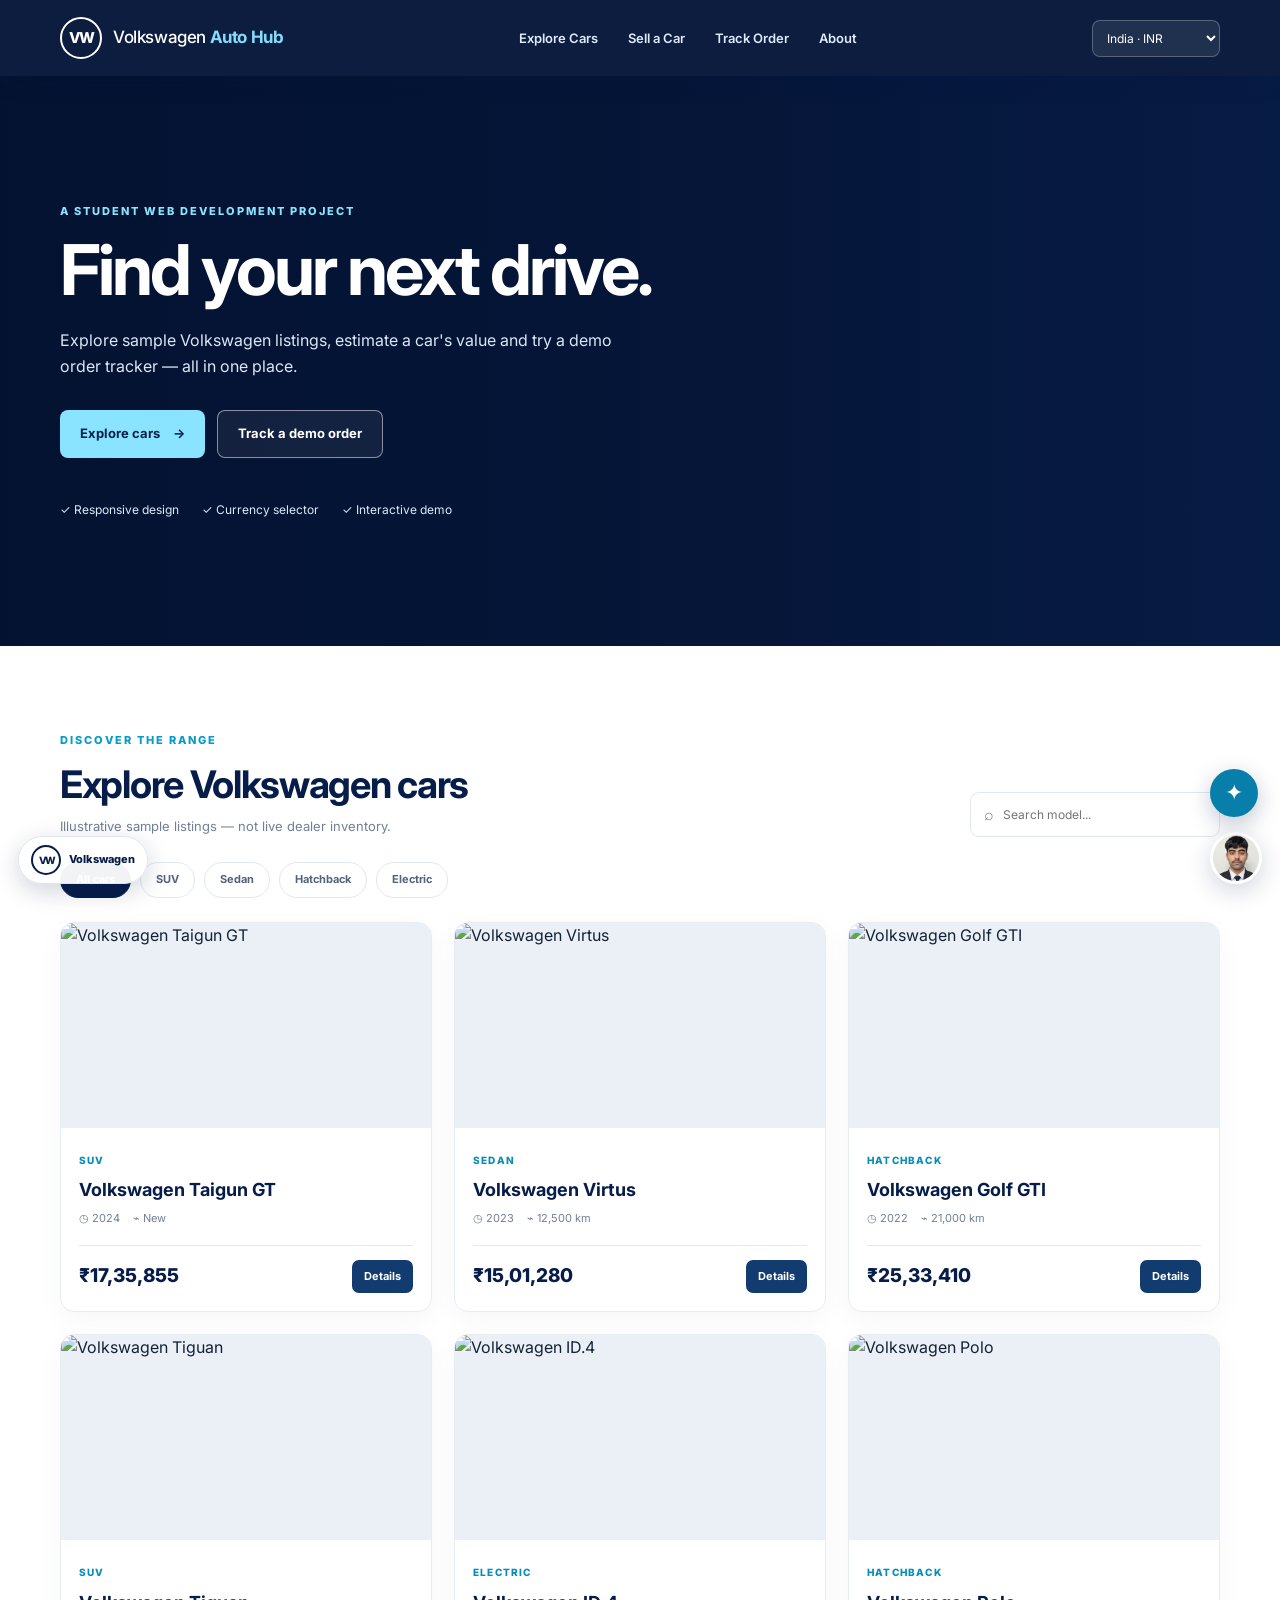
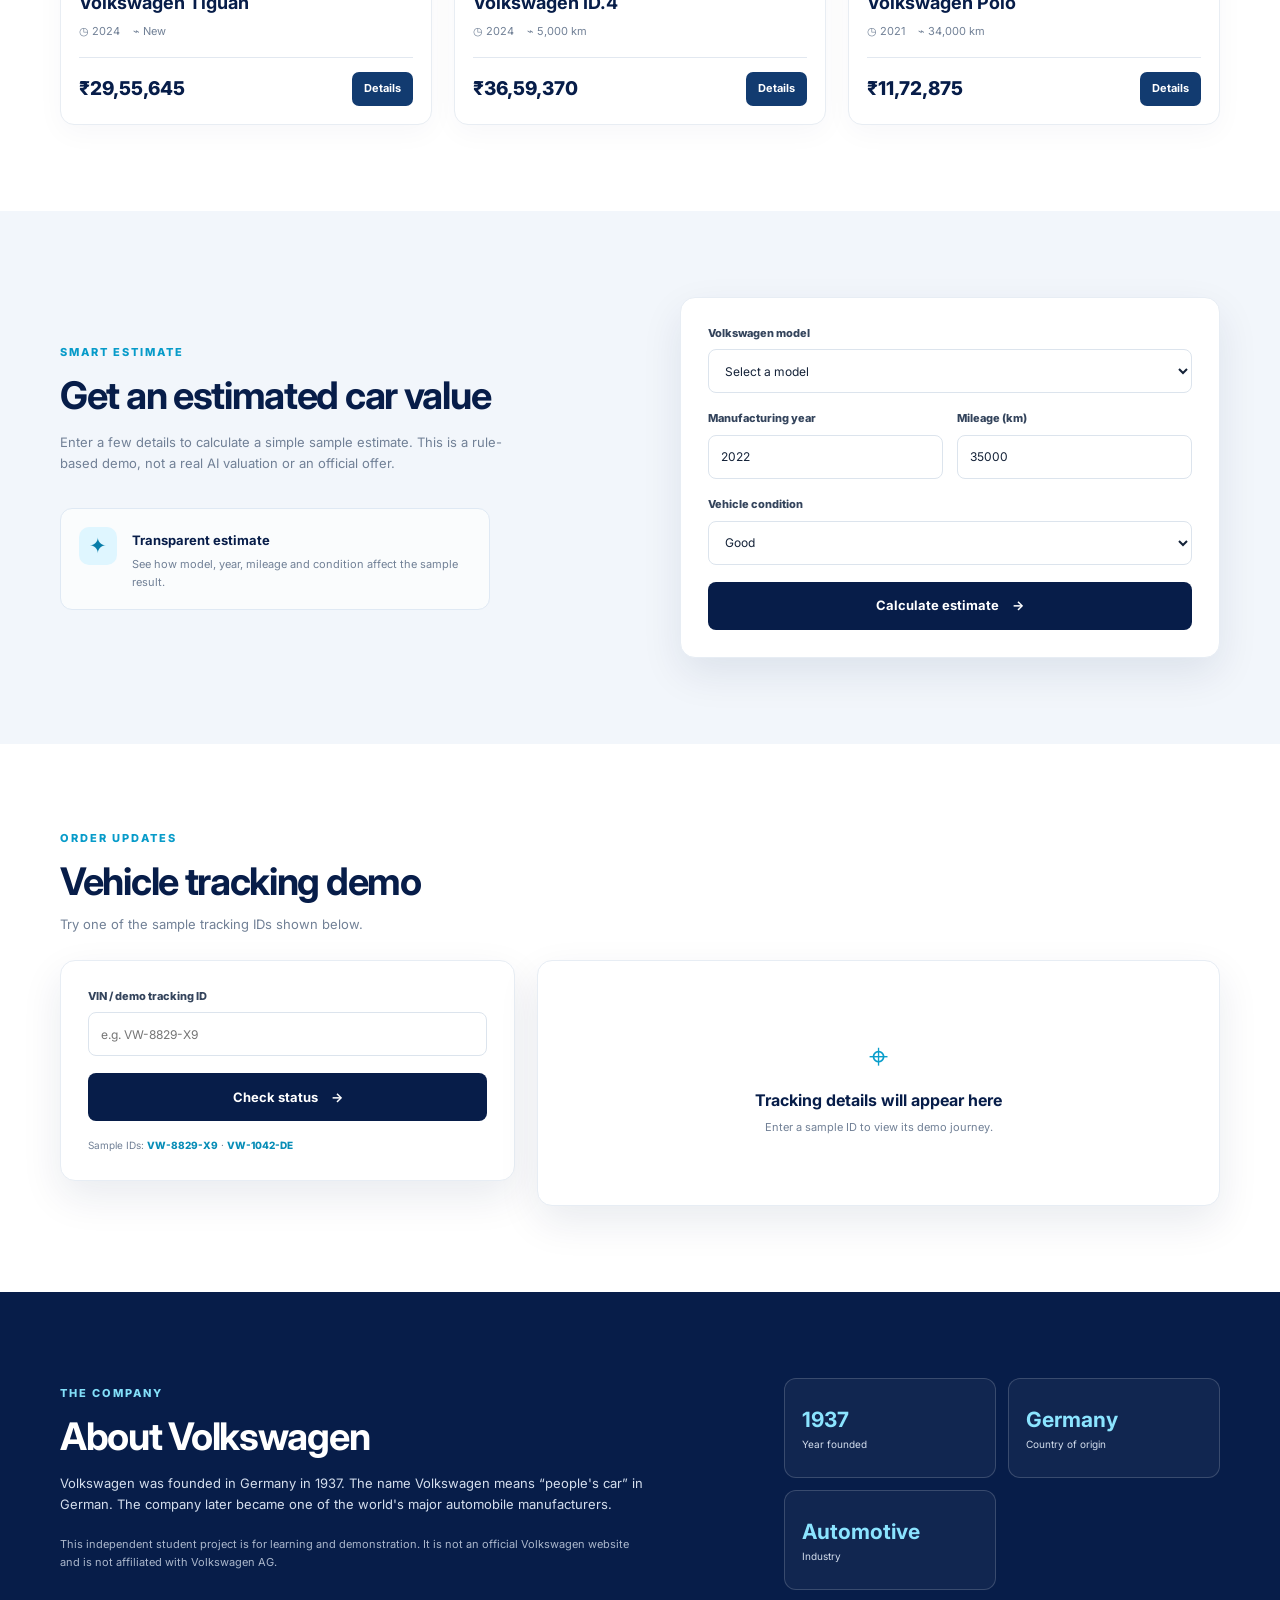
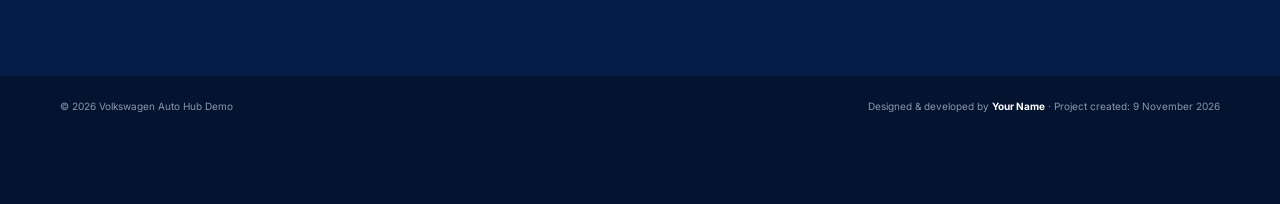
==== index.html @ 4816d1e8 "rename file" ====
<!DOCTYPE html>
<html lang="en">
<head>
  <meta charset="UTF-8">
  <meta name="viewport" content="width=device-width, initial-scale=1.0">
  <meta name="description" content="Student-built Volkswagen car marketplace and vehicle information demo.">
  <title>Volkswagen Auto Hub | Buy, Sell & Track</title>
  <link rel="preconnect" href="https://fonts.googleapis.com">
  <link rel="preconnect" href="https://fonts.gstatic.com" crossorigin>
  <link href="https://fonts.googleapis.com/css2?family=Inter:wght@400;500;600;700;800&display=swap" rel="stylesheet">
  <link rel="stylesheet" href="style.css">
  <script src="volks.js" defer></script>
</head>
<body>
  <header class="site-header">
    <nav class="nav container" aria-label="Main navigation">
      <a class="brand" href="#home" aria-label="Volkswagen Auto Hub home">
        <span class="vw-mark" aria-hidden="true">VW</span>
        <span>Volkswagen <b>Auto Hub</b></span>
      </a>
      <button class="menu-toggle" id="menuToggle" aria-label="Toggle navigation" aria-expanded="false">☰</button>
      <div class="nav-links" id="navLinks">
        <a href="#buy">Explore Cars</a>
        <a href="#sell">Sell a Car</a>
        <a href="#tracking">Track Order</a>
        <a href="#about">About</a>
      </div>
      <label class="currency-wrap" for="currencySelect">
        <span class="sr-only">Choose currency</span>
        <select id="currencySelect">
          <option value="INR">India · INR</option>
          <option value="USD">USA · USD</option>
          <option value="EUR">Germany · EUR</option>
          <option value="GBP">UK · GBP</option>
          <option value="JPY">Japan · JPY</option>
        </select>
      </label>
    </nav>
  </header>

  <main>
    <section class="hero" id="home">
      <div class="hero-shade"></div>
      <div class="container hero-content">
        <p class="eyebrow">A student web development project</p>
        <h1>Find your next drive.</h1>
        <p class="hero-copy">Explore sample Volkswagen listings, estimate a car's value and try a demo order tracker — all in one place.</p>
        <div class="hero-actions">
          <a class="button button-primary" href="#buy">Explore cars <span>→</span></a>
          <a class="button button-outline" href="#tracking">Track a demo order</a>
        </div>
        <div class="hero-tags"><span>✓ Responsive design</span><span>✓ Currency selector</span><span>✓ Interactive demo</span></div>
      </div>
    </section>

    <section class="section container" id="buy">
      <div class="section-heading">
        <div><p class="eyebrow">Discover the range</p><h2>Explore Volkswagen cars</h2><p class="muted">Illustrative sample listings — not live dealer inventory.</p></div>
        <div class="search-box"><span aria-hidden="true">⌕</span><input id="carSearch" type="search" placeholder="Search model..." aria-label="Search cars"></div>
      </div>
      <div class="filter-row" id="filterRow">
        <button class="filter-chip active" data-filter="All">All cars</button>
        <button class="filter-chip" data-filter="SUV">SUV</button>
        <button class="filter-chip" data-filter="Sedan">Sedan</button>
        <button class="filter-chip" data-filter="Hatchback">Hatchback</button>
        <button class="filter-chip" data-filter="Electric">Electric</button>
      </div>
      <div class="car-grid" id="carGrid" aria-live="polite"></div>
    </section>

    <section class="section section-soft" id="sell">
      <div class="container split-layout">
        <div class="section-intro">
          <p class="eyebrow">Smart estimate</p><h2>Get an estimated car value</h2>
          <p class="muted">Enter a few details to calculate a simple sample estimate. This is a rule-based demo, not a real AI valuation or an official offer.</p>
          <div class="feature-note"><span class="feature-icon">✦</span><div><b>Transparent estimate</b><p>See how model, year, mileage and condition affect the sample result.</p></div></div>
        </div>
        <form class="panel form-panel" id="valuationForm">
          <div class="field"><label for="model">Volkswagen model</label><select id="model" required><option value="">Select a model</option><option value="Virtus">Virtus</option><option value="Taigun">Taigun</option><option value="Tiguan">Tiguan</option><option value="Polo">Polo</option><option value="Golf">Golf</option><option value="ID.4">ID.4</option></select></div>
          <div class="form-two">
            <div class="field"><label for="year">Manufacturing year</label><input id="year" type="number" min="2005" max="2026" value="2022" required></div>
            <div class="field"><label for="mileage">Mileage (km)</label><input id="mileage" type="number" min="0" max="1000000" value="35000" required></div>
          </div>
          <div class="field"><label for="condition">Vehicle condition</label><select id="condition"><option value="1.08">Excellent</option><option value="1" selected>Good</option><option value="0.82">Fair</option></select></div>
          <button class="button button-dark full-width" type="submit">Calculate estimate <span>→</span></button>
          <div class="result-box" id="valuationResult" hidden aria-live="polite"></div>
        </form>
      </div>
    </section>

    <section class="section container" id="tracking">
      <div class="section-heading"><div><p class="eyebrow">Order updates</p><h2>Vehicle tracking demo</h2><p class="muted">Try one of the sample tracking IDs shown below.</p></div></div>
      <div class="tracking-layout">
        <form class="panel tracking-form" id="trackingForm">
          <div class="field"><label for="trackingCode">VIN / demo tracking ID</label><input id="trackingCode" type="text" placeholder="e.g. VW-8829-X9" required></div>
          <button class="button button-dark full-width" type="submit">Check status <span>→</span></button>
          <p class="hint">Sample IDs: <button type="button" class="text-button sample-code" data-code="VW-8829-X9">VW-8829-X9</button> · <button type="button" class="text-button sample-code" data-code="VW-1042-DE">VW-1042-DE</button></p>
        </form>
        <div class="panel tracking-result" id="trackingResult" aria-live="polite">
          <div class="empty-state"><span class="empty-icon">⌖</span><h3>Tracking details will appear here</h3><p>Enter a sample ID to view its demo journey.</p></div>
        </div>
      </div>
    </section>

    <section class="section section-dark" id="about">
      <div class="container about-grid">
        <div><p class="eyebrow">The company</p><h2>About Volkswagen</h2><p>Volkswagen was founded in Germany in 1937. The name Volkswagen means “people's car” in German. The company later became one of the world's major automobile manufacturers.</p><p class="about-small">This independent student project is for learning and demonstration. It is not an official Volkswagen website and is not affiliated with Volkswagen AG.</p></div>
        <div class="about-facts">
          <div><strong>1937</strong><span>Year founded</span></div>
          <div><strong>Germany</strong><span>Country of origin</span></div>
          <div><strong>Automotive</strong><span>Industry</span></div>
        </div>
      </div>
    </section>
  </main>

  <footer class="site-footer">
    <div class="container footer-inner">
      <span>© <span id="currentYear"></span> Volkswagen Auto Hub Demo</span>
      <span>Designed & developed by <b class="developer-name">Your Name</b> · Project created: 9 November 2026</span>
    </div>
  </footer>

  <aside class="fixed-vw" aria-label="Volkswagen mark">
    <span class="vw-mark small-mark">VW</span><span>Volkswagen</span>
  </aside>
  <aside class="fixed-profile" aria-label="Developer profile photo">
    <img src="suhel.jpeg" alt="Developer profile photo" onerror="this.style.display='none';this.nextElementSibling.style.display='grid'">
    <span class="profile-fallback">Add<br>photo</span>
  </aside>

  <button class="chat-launcher" id="chatLauncher" aria-label="Open help assistant">✦</button>
  <section class="chat-panel" id="chatPanel" aria-label="Demo help assistant" hidden>
    <div class="chat-top"><div><b>Auto Hub Assistant</b><small>Demo help · instant replies</small></div><button id="chatClose" aria-label="Close assistant">×</button></div>
    <div class="chat-messages" id="chatMessages"><p class="bot-message">Hello! Ask me about sample cars, valuation or tracking.</p></div>
    <form class="chat-compose" id="chatForm"><input id="chatInput" placeholder="Type your question..." aria-label="Message" required><button aria-label="Send message">➤</button></form>
  </section>
  <div class="toast" id="toast" role="status" aria-live="polite"></div>
</body>
</html>
---- style.css ----
/* Volkswagen Auto Hub — external stylesheet */
:root {
  --navy: #071d49;
  --blue: #123b70;
  --cyan: #20b8e8;
  --ink: #142238;
  --muted: #718096;
  --pale: #f2f6fb;
  --line: #e2e8f0;
  --white: #fff;
  --shadow: 0 16px 42px rgba(7, 29, 73, .09);
}
* { box-sizing: border-box; }
html { scroll-behavior: smooth; scroll-padding-top: 90px; }
body { margin: 0; color: var(--ink); background: var(--white); font-family: Inter, Arial, sans-serif; line-height: 1.6; }
button, input, select { font: inherit; }
button, a { -webkit-tap-highlight-color: transparent; }
a { color: inherit; text-decoration: none; }
.container { width: min(1160px, calc(100% - 40px)); margin-inline: auto; }
.sr-only { position: absolute; width: 1px; height: 1px; overflow: hidden; clip: rect(0,0,0,0); }
.site-header { position: sticky; top: 0; z-index: 50; background: rgba(5, 22, 57, .97); color: white; box-shadow: 0 5px 22px #071d4922; }
.nav { min-height: 76px; display: flex; align-items: center; justify-content: space-between; gap: 24px; }
.brand { display: flex; align-items: center; gap: 11px; font-size: 17px; font-weight: 500; letter-spacing: -.4px; white-space: nowrap; }
.brand b { color: #83ddfa; }
.vw-mark { width: 42px; height: 42px; display: inline-grid; place-items: center; border: 2px solid currentColor; border-radius: 50%; font-size: 15px; font-weight: 800; letter-spacing: -2px; }
.nav-links { display: flex; align-items: center; gap: 30px; }
.nav-links a { color: #e1eafa; font-size: 13px; font-weight: 600; transition: color .2s ease; }
.nav-links a:hover { color: var(--cyan); }
.currency-wrap select { color: white; background: #ffffff15; border: 1px solid #ffffff40; border-radius: 8px; padding: 9px 10px; font-size: 12px; }
.currency-wrap option { color: var(--ink); }
.menu-toggle { display: none; border: 0; background: transparent; color: white; font-size: 25px; cursor: pointer; }
.hero { min-height: 570px; display: grid; align-items: center; position: relative; overflow: hidden; color: white; background: #071d49 url("https://images.unsplash.com/photo-1492144534655-ae79c964c9d7?auto=format&fit=crop&w=2000&q=85") center 55%/cover no-repeat; }
.hero-shade { position: absolute; inset: 0; background: linear-gradient(90deg, rgba(4,18,48,.94), rgba(4,18,48,.70) 52%, rgba(4,18,48,.18)); }
.hero-content { position: relative; z-index: 1; padding-block: 95px; }
.eyebrow { margin: 0 0 12px; color: #079bc9; font-size: 11px; font-weight: 800; letter-spacing: 2px; text-transform: uppercase; }
.hero .eyebrow { color: #8be4ff; }
.hero h1 { max-width: 720px; margin: 0; font-size: clamp(42px, 6vw, 70px); line-height: 1.05; letter-spacing: -3px; }
.hero-copy { max-width: 580px; margin: 22px 0 30px; color: #dbe6f7; font-size: 16px; }
.hero-actions { display: flex; flex-wrap: wrap; gap: 12px; }
.button { display: inline-flex; justify-content: center; align-items: center; gap: 13px; min-height: 48px; padding: 12px 20px; border: 0; border-radius: 8px; font-size: 13px; font-weight: 700; cursor: pointer; transition: background .2s, color .2s, box-shadow .2s; }
.button-primary { color: #05224c; background: #8be4ff; }
.button-primary:hover { background: white; }
.button-outline { color: white; border: 1px solid #ffffff80; background: #ffffff10; }
.button-outline:hover { background: #ffffff25; }
.button-dark { color: white; background: var(--navy); }
.button-dark:hover { background: #17477e; box-shadow: 0 8px 20px #071d4925; }
.full-width { width: 100%; }
.hero-tags { display: flex; flex-wrap: wrap; gap: 23px; margin-top: 42px; color: #dce9f9; font-size: 12px; }
.section { padding-block: 86px; }
.section-soft { background: var(--pale); }
.section-heading { display: flex; justify-content: space-between; align-items: end; gap: 20px; margin-bottom: 25px; }
h2 { margin: 0; color: var(--navy); font-size: clamp(28px, 4vw, 38px); line-height: 1.2; letter-spacing: -1.3px; }
.muted { color: var(--muted); font-size: 13px; }
.section-heading .muted { margin: 9px 0 0; }
.search-box { display: flex; align-items: center; gap: 9px; width: min(250px, 100%); padding: 0 13px; border: 1px solid var(--line); border-radius: 9px; background: white; color: var(--muted); }
.search-box input { width: 100%; min-width: 0; padding: 12px 0; border: 0; outline: 0; color: var(--ink); font-size: 12px; }
.filter-row { display: flex; flex-wrap: wrap; gap: 9px; margin-bottom: 24px; }
.filter-chip { padding: 8px 15px; border: 1px solid var(--line); border-radius: 30px; color: #52647b; background: white; font-size: 11px; font-weight: 700; cursor: pointer; }
.filter-chip.active, .filter-chip:hover { color: white; border-color: var(--navy); background: var(--navy); }
.car-grid { display: grid; grid-template-columns: repeat(3, minmax(0, 1fr)); gap: 22px; }
.car-card { overflow: hidden; border: 1px solid #e8edf3; border-radius: 14px; background: white; box-shadow: 0 8px 28px #071d4909; }
.car-image-wrap { height: 205px; overflow: hidden; background: #eaf0f6; }
.car-image { width: 100%; height: 100%; object-fit: cover; display: block; }
.car-info { padding: 18px; }
.car-type { color: #078db7; font-size: 10px; font-weight: 800; letter-spacing: 1.2px; text-transform: uppercase; }
.car-info h3 { margin: 5px 0; color: var(--navy); font-size: 18px; }
.car-meta { display: flex; flex-wrap: wrap; gap: 13px; color: var(--muted); font-size: 11px; }
.car-bottom { display: flex; justify-content: space-between; align-items: center; gap: 12px; margin-top: 17px; padding-top: 14px; border-top: 1px solid var(--line); }
.car-price { color: var(--navy); font-size: 19px; font-weight: 800; }
.details-button { padding: 8px 12px; border: 0; border-radius: 7px; color: white; background: var(--blue); font-size: 11px; font-weight: 700; cursor: pointer; }
.details-button:hover { background: #087eaa; }
.no-results { grid-column: 1/-1; padding: 35px; text-align: center; color: var(--muted); background: white; border: 1px dashed var(--line); border-radius: 12px; }
.split-layout { display: grid; grid-template-columns: 1fr 1fr; align-items: center; gap: 70px; }
.section-intro > p:not(.eyebrow) { max-width: 470px; }
.feature-note { display: flex; gap: 15px; margin-top: 34px; max-width: 430px; padding: 18px; border: 1px solid #dfe9f4; border-radius: 12px; background: #ffffffa8; }
.feature-icon { display: grid; flex: 0 0 38px; width: 38px; height: 38px; place-items: center; border-radius: 10px; color: #087da9; background: #dff6ff; font-size: 21px; }
.feature-note b { color: var(--navy); font-size: 13px; }
.feature-note p { margin: 4px 0 0; color: var(--muted); font-size: 11px; }
.panel { padding: 27px; border: 1px solid #e7edf4; border-radius: 15px; background: white; box-shadow: var(--shadow); }
.form-panel { max-width: 540px; justify-self: end; width: 100%; }
.field { display: grid; gap: 7px; margin-bottom: 17px; }
.field label { color: #34445c; font-size: 11px; font-weight: 800; }
.field input, .field select { width: 100%; min-height: 44px; padding: 10px 12px; border: 1px solid #dce4ed; border-radius: 8px; outline: 0; background: white; color: var(--ink); font-size: 12px; }
.field input:focus, .field select:focus { border-color: #1ba9d5; box-shadow: 0 0 0 3px #1ba9d51c; }
.form-two { display: grid; grid-template-columns: 1fr 1fr; gap: 14px; }
.result-box { margin-top: 17px; padding: 16px; border-left: 4px solid #12a6d3; border-radius: 8px; background: #eaf8fd; }
.result-box strong { display: block; color: var(--navy); font-size: 23px; }
.result-box p { margin: 5px 0 0; color: #56677d; font-size: 11px; }
.tracking-layout { display: grid; grid-template-columns: .8fr 1.2fr; gap: 22px; }
.tracking-form { align-self: start; }
.hint { margin: 16px 0 0; color: var(--muted); font-size: 10px; }
.text-button { padding: 0; border: 0; color: #078db7; background: none; font-size: inherit; font-weight: 800; cursor: pointer; }
.tracking-result { min-height: 245px; }
.empty-state { display: grid; min-height: 190px; align-content: center; justify-items: center; text-align: center; }
.empty-icon { color: #0a9ecb; font-size: 34px; }
.empty-state h3 { margin: 5px 0; color: var(--navy); font-size: 16px; }
.empty-state p { margin: 0; color: var(--muted); font-size: 11px; }
.track-head { display: flex; justify-content: space-between; gap: 10px; }
.track-head h3 { margin: 0; color: var(--navy); font-size: 17px; }
.status-pill { height: fit-content; padding: 5px 9px; border-radius: 20px; color: #087a9e; background: #e1f7fd; font-size: 10px; font-weight: 800; }
.track-line { display: grid; grid-template-columns: repeat(4, 1fr); gap: 6px; margin: 28px 0 9px; }
.track-stage { position: relative; text-align: center; color: #9aa7b6; font-size: 10px; }
.track-stage:not(:last-child)::after { content: ""; position: absolute; top: 14px; left: 60%; width: 80%; height: 3px; background: #e3eaf1; }
.track-stage.done:not(:last-child)::after { background: #1ba9d5; }
.track-dot { position: relative; z-index: 1; display: grid; width: 30px; height: 30px; margin: 0 auto 8px; place-items: center; border: 2px solid #dce4ed; border-radius: 50%; background: white; }
.track-stage.done { color: var(--navy); font-weight: 700; }
.track-stage.done .track-dot { border-color: #16a5d1; color: white; background: #16a5d1; }
.track-location { margin: 17px 0 0; padding: 12px; border-radius: 8px; color: #52647b; background: #f4f7fa; font-size: 11px; }
.section-dark { color: white; background: #071d49; }
.section-dark h2 { color: white; }
.section-dark .eyebrow { color: #82dff9; }
.about-grid { display: grid; grid-template-columns: 1.2fr .8fr; align-items: center; gap: 70px; }
.about-grid p:not(.eyebrow) { max-width: 590px; color: #d4deed; font-size: 13px; }
.about-small { margin-top: 22px; font-size: 11px !important; opacity: .8; }
.about-facts { display: grid; grid-template-columns: 1fr 1fr; gap: 12px; }
.about-facts div { min-height: 100px; display: grid; align-content: center; padding: 17px; border: 1px solid #ffffff2b; border-radius: 12px; background: #ffffff0b; }
.about-facts strong { color: #8be4ff; font-size: 21px; }
.about-facts span { color: #d4deed; font-size: 10px; }
.site-footer { padding: 22px 0 90px; color: #8a98aa; background: #04132f; font-size: 10px; }
.footer-inner { display: flex; justify-content: space-between; flex-wrap: wrap; gap: 10px; }
.developer-name { color: white; }
.fixed-vw { position: fixed; left: 18px; bottom: 16px; z-index: 60; display: flex; align-items: center; gap: 8px; padding: 8px 12px; border: 1px solid #dfe6ef; border-radius: 30px; color: var(--navy); background: #fffffff2; box-shadow: 0 7px 24px #071d4930; font-size: 11px; font-weight: 800; }
.small-mark { width: 30px; height: 30px; font-size: 10px; }
.fixed-profile { position: fixed; right: 18px; bottom: 16px; z-index: 60; width: 52px; height: 52px; overflow: hidden; border: 3px solid white; border-radius: 50%; background: #e9f7fc; box-shadow: 0 7px 24px #071d4930; }
.fixed-profile img { width: 100%; height: 100%; object-fit: cover; }
.profile-fallback { display: none; width: 100%; height: 100%; place-items: center; color: #17617d; font-size: 8px; line-height: 1.1; text-align: center; }
.chat-launcher { position: fixed; right: 22px; bottom: 83px; z-index: 61; width: 48px; height: 48px; border: 0; border-radius: 50%; color: white; background: #087eaa; box-shadow: 0 7px 22px #071d4940; font-size: 22px; cursor: pointer; }
.chat-panel { position: fixed; right: 22px; bottom: 140px; z-index: 62; width: min(340px, calc(100vw - 30px)); height: 390px; overflow: hidden; border: 1px solid var(--line); border-radius: 14px; background: white; box-shadow: 0 15px 45px #071d4935; }
.chat-panel[hidden] { display: none; }
.chat-top { display: flex; justify-content: space-between; align-items: center; padding: 13px 15px; color: white; background: var(--navy); }
.chat-top b, .chat-top small { display: block; }
.chat-top b { font-size: 12px; }
.chat-top small { color: #b9d7ed; font-size: 9px; }
.chat-top button { border: 0; color: white; background: none; font-size: 23px; cursor: pointer; }
.chat-messages { display: flex; height: 285px; flex-direction: column; gap: 9px; overflow-y: auto; padding: 13px; }
.bot-message, .user-message { max-width: 85%; margin: 0; padding: 9px 11px; border-radius: 10px; font-size: 11px; }
.bot-message { align-self: flex-start; color: var(--navy); background: #e9f6fb; }
.user-message { align-self: flex-end; color: white; background: var(--navy); }
.chat-compose { display: flex; gap: 7px; padding: 10px; border-top: 1px solid var(--line); }
.chat-compose input { flex: 1; min-width: 0; padding: 9px; border: 1px solid var(--line); border-radius: 7px; outline: 0; font-size: 11px; }
.chat-compose button { width: 38px; border: 0; border-radius: 7px; color: white; background: var(--navy); cursor: pointer; }
.toast { position: fixed; left: 50%; bottom: 24px; z-index: 100; padding: 10px 16px; transform: translate(-50%, 20px); opacity: 0; pointer-events: none; border-radius: 8px; color: white; background: var(--navy); font-size: 11px; transition: .25s; }
.toast.show { transform: translate(-50%, 0); opacity: 1; }
@media (max-width: 850px) {
  .nav-links { gap: 15px; }
  .car-grid { grid-template-columns: repeat(2, minmax(0, 1fr)); }
  .split-layout, .about-grid { gap: 35px; }
}
@media (max-width: 650px) {
  .container { width: min(100% - 28px, 1160px); }
  .nav { min-height: 66px; flex-wrap: wrap; gap: 10px; }
  .brand { font-size: 14px; }
  .brand .vw-mark { width: 35px; height: 35px; }
  .menu-toggle { display: block; margin-left: auto; }
  .nav-links { display: none; order: 4; width: 100%; flex-direction: column; align-items: stretch; gap: 0; padding-bottom: 10px; }
  .nav-links.open { display: flex; }
  .nav-links a { padding: 9px 4px; }
  .currency-wrap select { max-width: 110px; font-size: 10px; }
  .hero { min-height: 520px; background-position: 60% center; }
  .hero-content { padding-block: 75px; }
  .hero h1 { letter-spacing: -1.8px; }
  .hero-copy { font-size: 14px; }
  .hero-tags { gap: 10px 16px; font-size: 10px; }
  .section { padding-block: 62px; }
  .section-heading { align-items: stretch; flex-direction: column; }
  .search-box { width: 100%; }
  .car-grid { grid-template-columns: 1fr; }
  .car-image-wrap { height: 220px; }
  .split-layout, .tracking-layout, .about-grid { grid-template-columns: 1fr; }
  .form-panel { justify-self: stretch; }
  .panel { padding: 20px; }
  .about-facts { gap: 8px; }
  .footer-inner { padding-right: 95px; }
  .fixed-vw { left: 9px; bottom: 9px; gap: 5px; padding: 5px 8px; font-size: 9px; }
  .small-mark { width: 25px; height: 25px; }
  .fixed-profile { right: 9px; bottom: 9px; width: 42px; height: 42px; }
  .chat-launcher { right: 14px; bottom: 65px; }
  .chat-panel { right: 10px; bottom: 122px; }
}
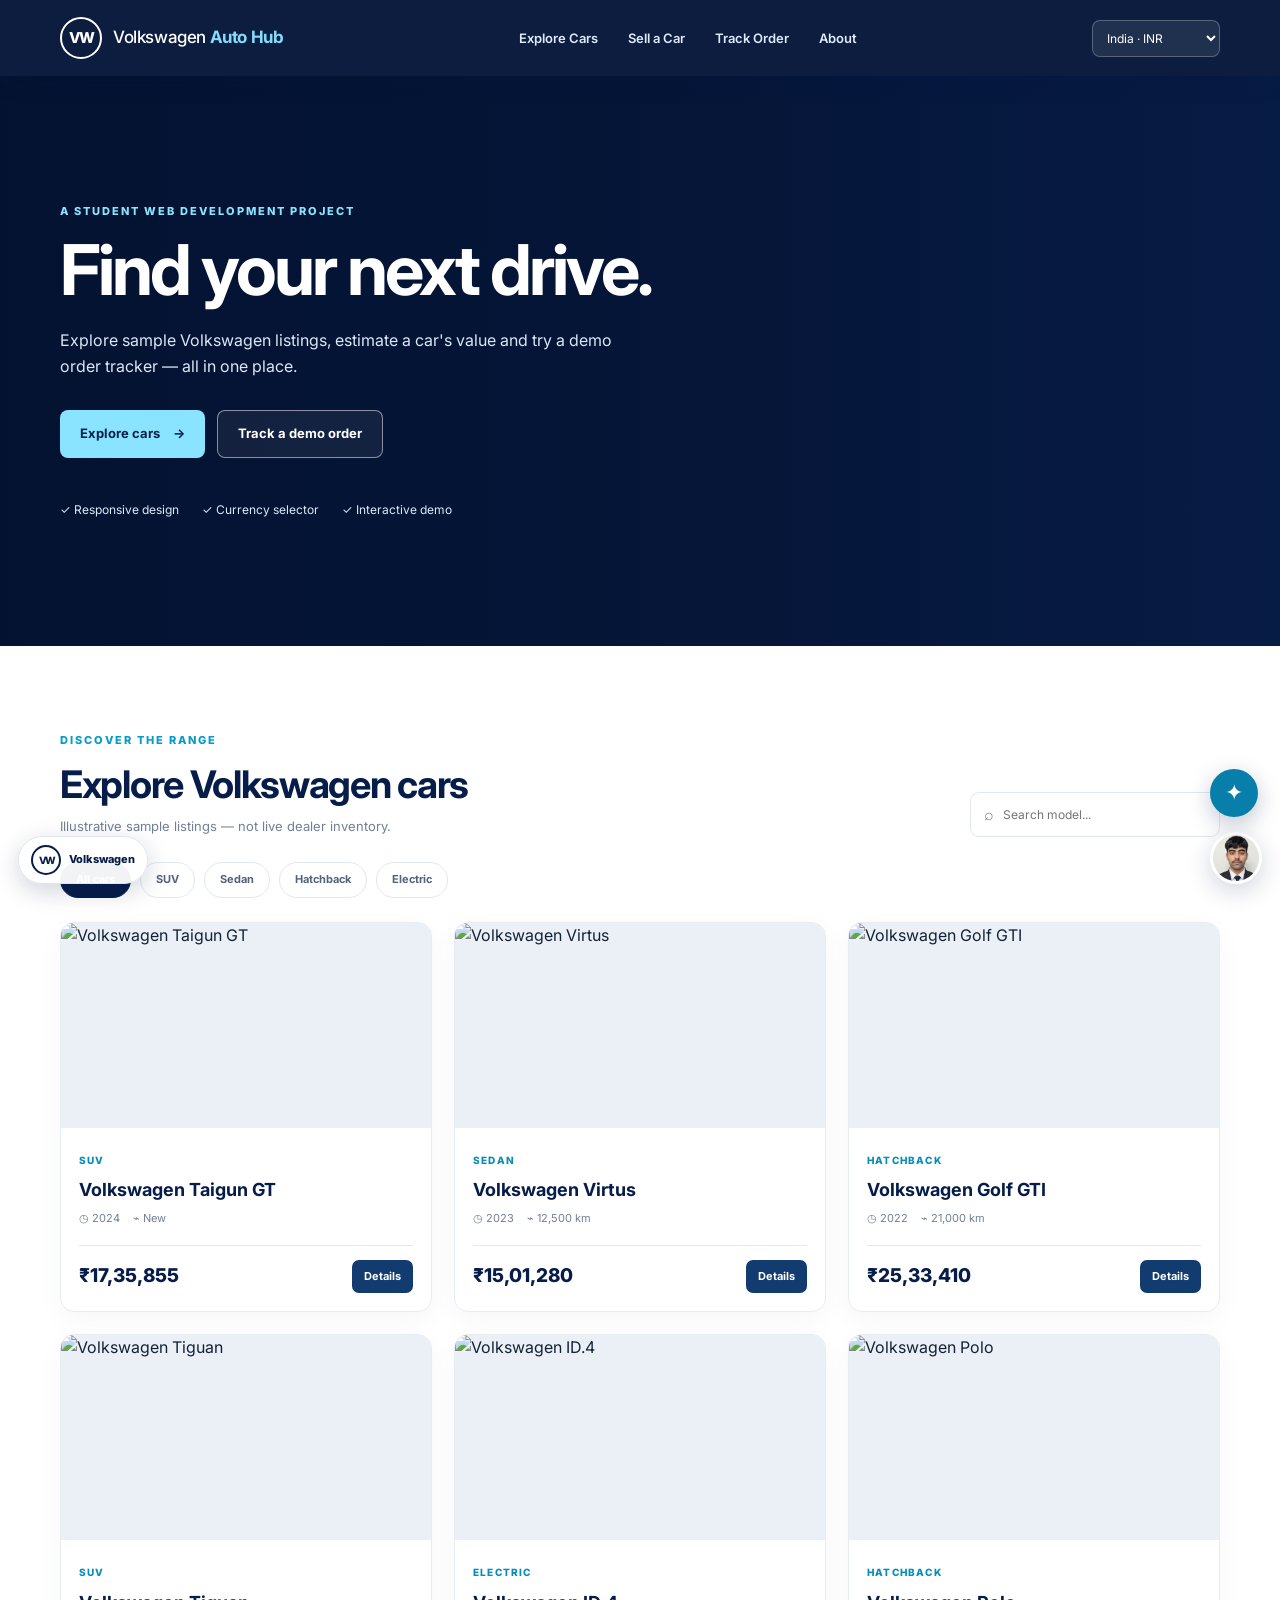
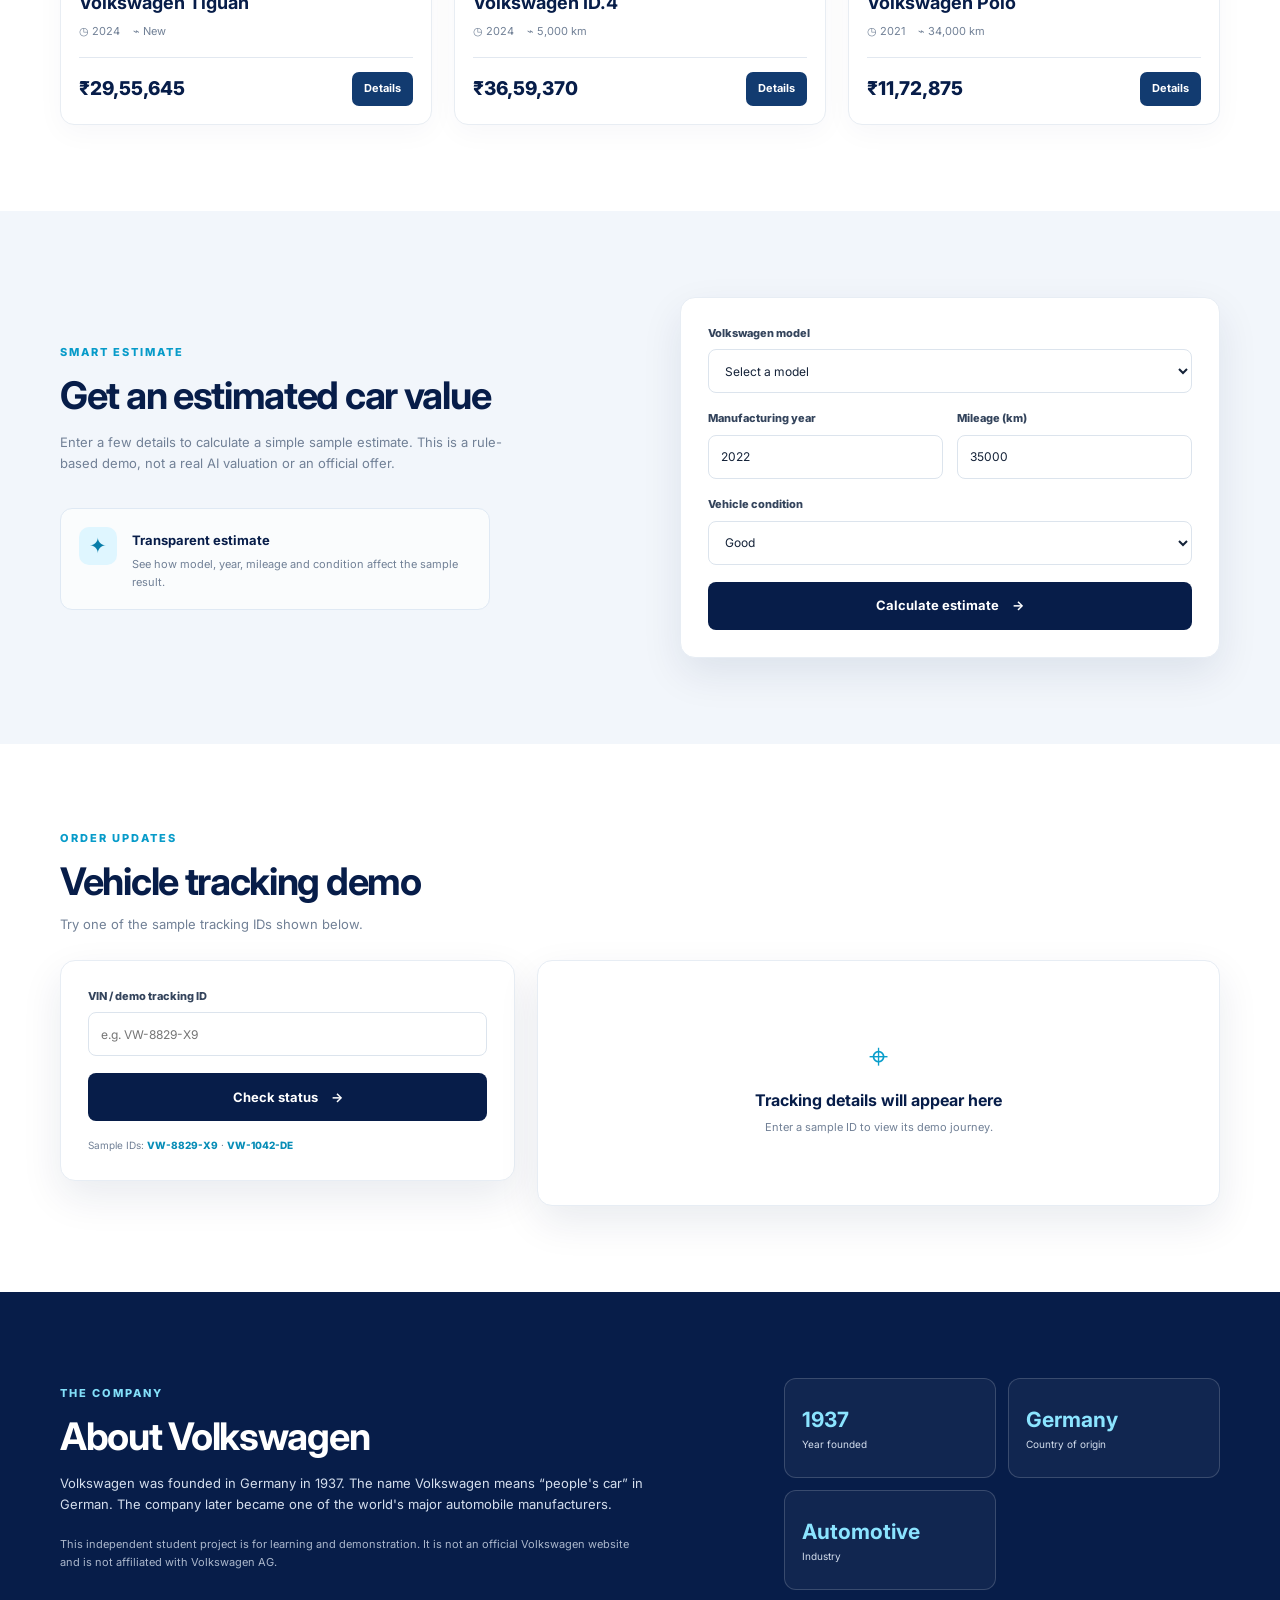
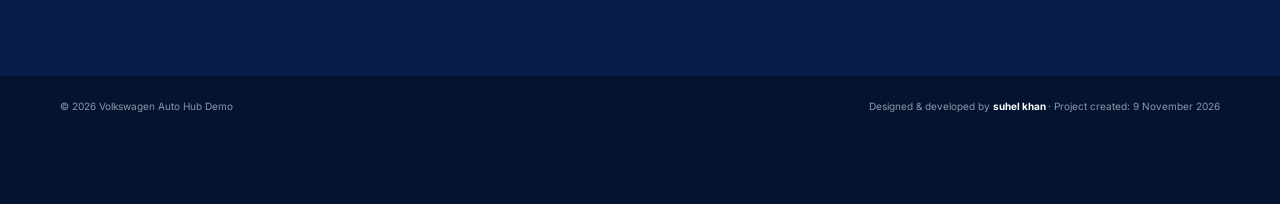
==== commit 86dc9d85: "update index.html" ====
--- a/index.html
+++ b/index.html
@@ -117,7 +117,7 @@
   <footer class="site-footer">
     <div class="container footer-inner">
       <span>© <span id="currentYear"></span> Volkswagen Auto Hub Demo</span>
-      <span>Designed & developed by <b class="developer-name">Your Name</b> · Project created: 9 November 2026</span>
+      <span>Designed & developed by <b class="developer-name">suhel khan </b> · Project created: 9 November 2026</span>
     </div>
   </footer>
 
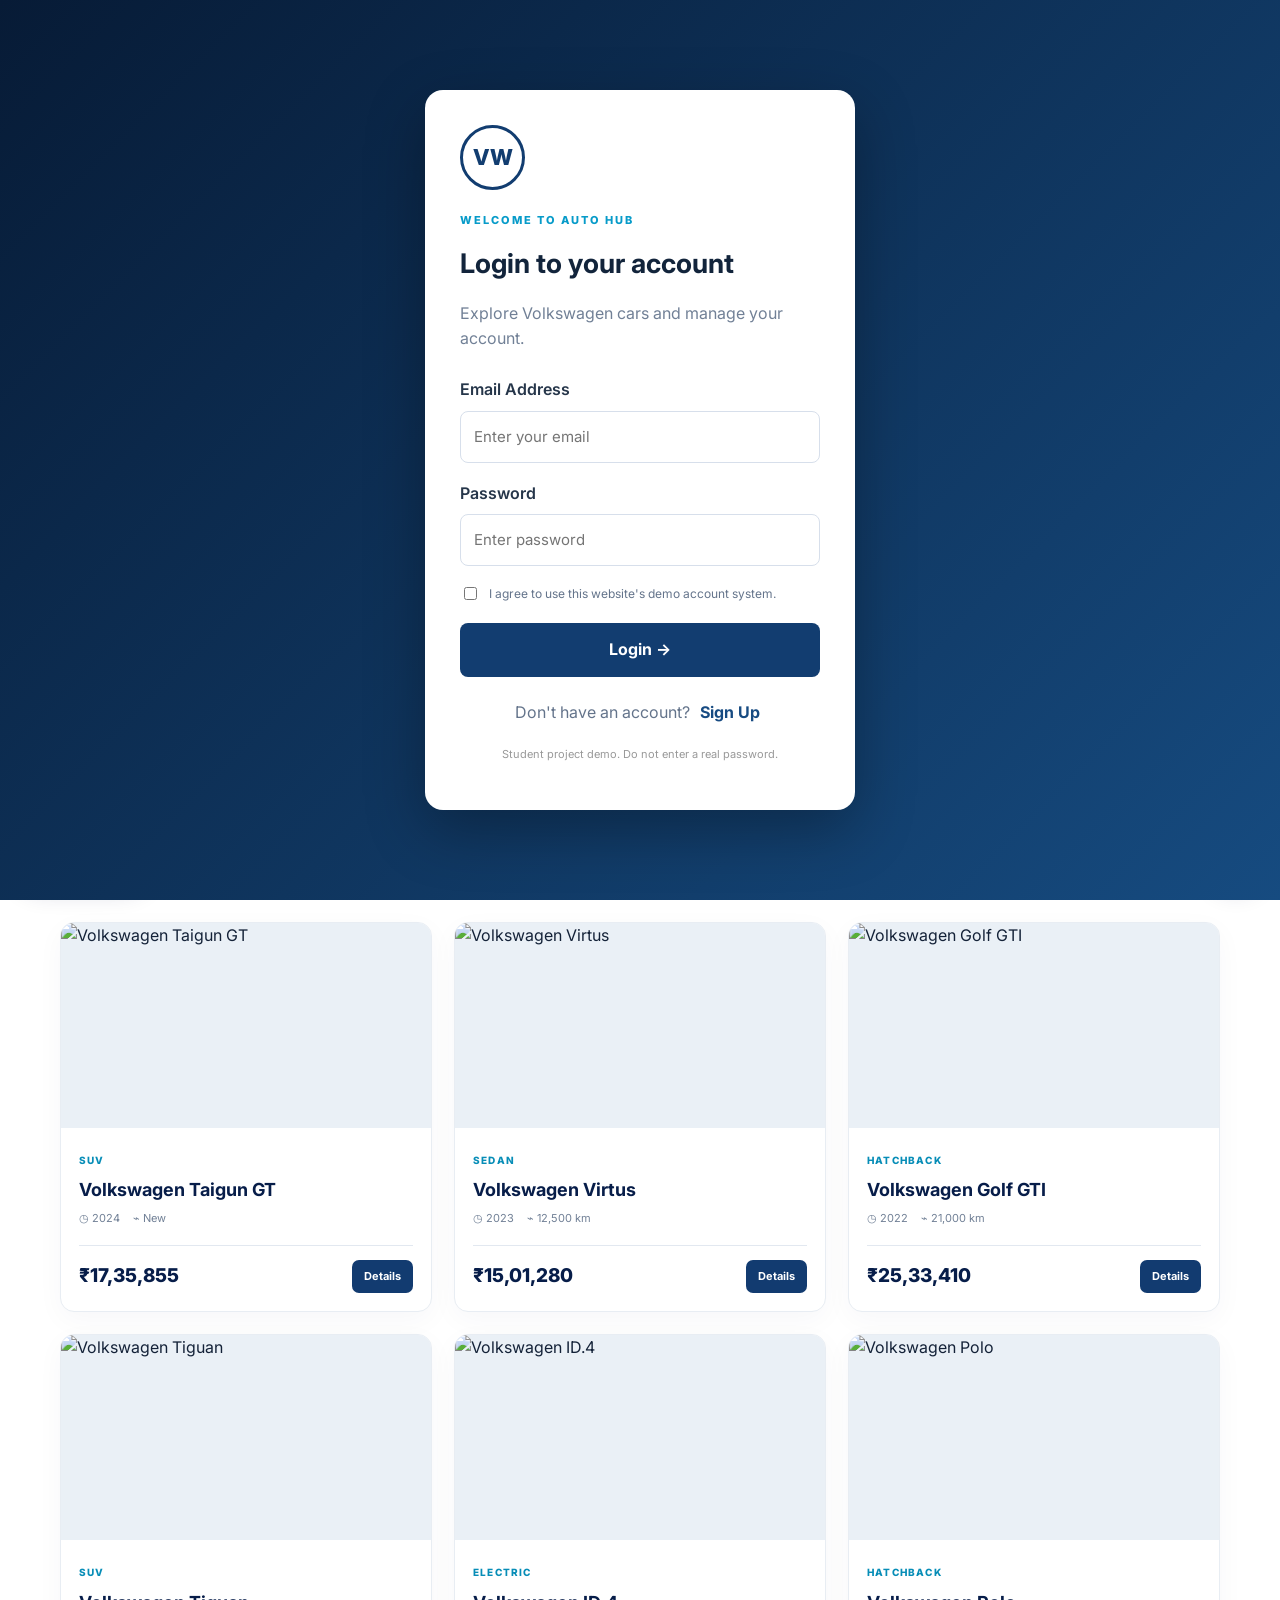
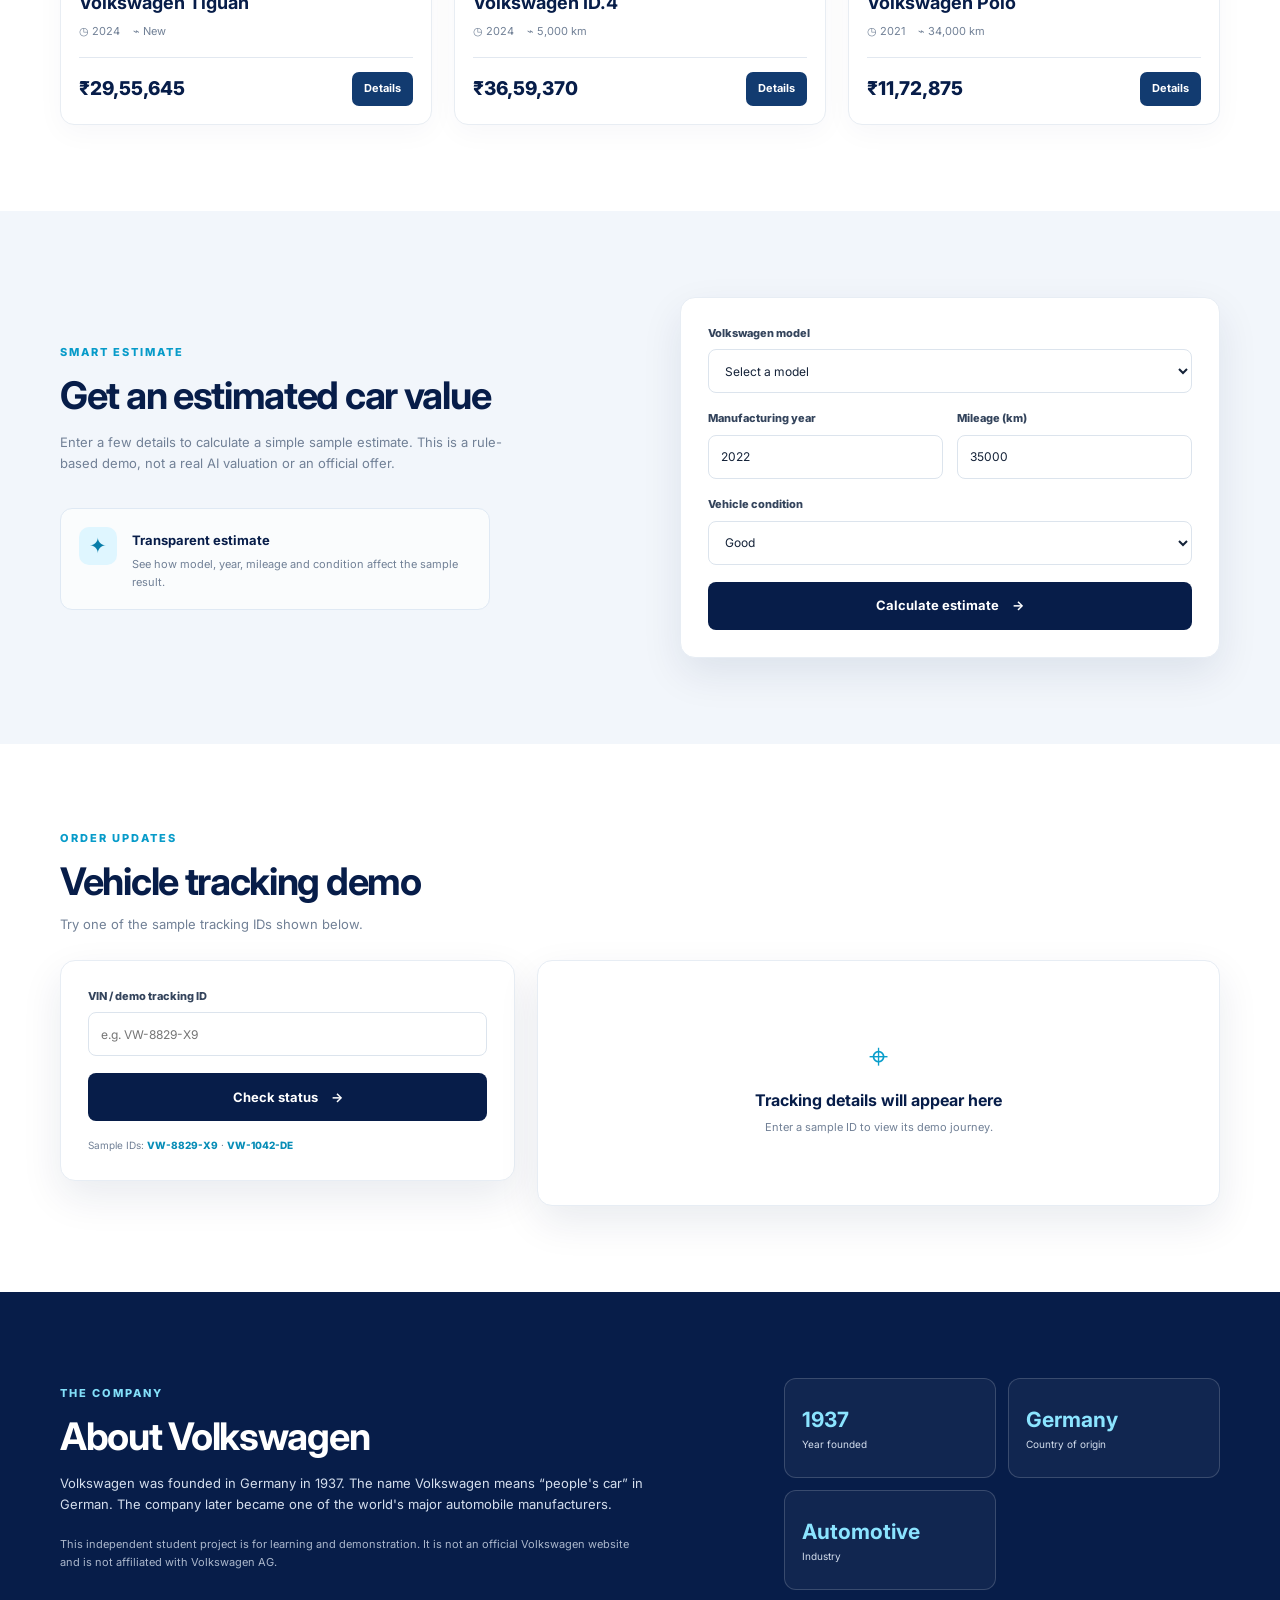
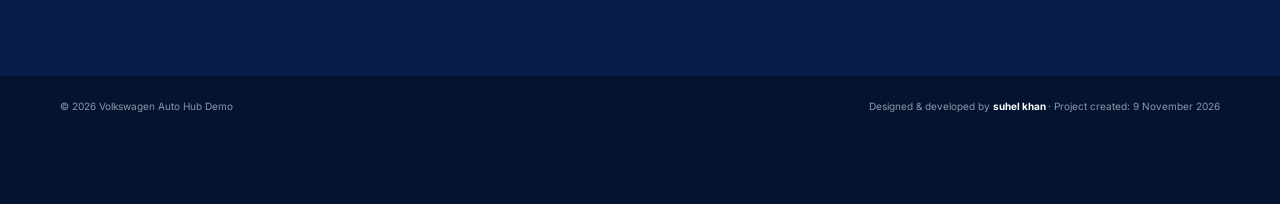
==== commit 6846e8f2: "update" ====
--- a/index.html
+++ b/index.html
@@ -8,10 +8,75 @@
   <link rel="preconnect" href="https://fonts.googleapis.com">
   <link rel="preconnect" href="https://fonts.gstatic.com" crossorigin>
   <link href="https://fonts.googleapis.com/css2?family=Inter:wght@400;500;600;700;800&display=swap" rel="stylesheet">
+  <link rel="stylesheet" href="stylee.css">
   <link rel="stylesheet" href="style.css">
-  <script src="volks.js" defer></script>
+  <!-- connected to script -->
+
+ <script src="volks.js" defer></script>
+  <script src="work.js" defer></script>
+
 </head>
 <body>
+
+  <!-- LOGIN / SIGNUP PAGE -->
+<section class="auth-screen" id="authScreen">
+  <div class="auth-card">
+    <div class="auth-logo">VW</div>
+
+    <p class="eyebrow">WELCOME TO AUTO HUB</p>
+    <h1 id="authTitle">Login to your account</h1>
+    <p class="auth-subtitle">Explore Volkswagen cars and manage your account.</p>
+
+    <form id="authForm">
+      <div class="auth-field" id="nameField" hidden>
+        <label for="authName">Full Name</label>
+        <input type="text" id="authName" placeholder="Enter your name">
+      </div>
+
+      <div class="auth-field">
+        <label for="authEmail">Email Address</label>
+        <input type="email" id="authEmail" placeholder="Enter your email" required>
+      </div>
+
+      <div class="auth-field">
+        <label for="authPassword">Password</label>
+        <input type="password" id="authPassword" placeholder="Enter password" minlength="6" required>
+      </div>
+
+      <label class="auth-consent">
+        <input type="checkbox" id="authConsent" required>
+        <span>I agree to use this website's demo account system.</span>
+      </label>
+
+      <button type="submit" class="auth-submit" id="authSubmit">
+        Login →
+      </button>
+    </form>
+
+    <p class="auth-switch">
+      <span id="authSwitchText">Don't have an account?</span>
+      <button type="button" id="authSwitch">Sign Up</button>
+    </p>
+
+    <p class="auth-demo-note">
+      Student project demo. Do not enter a real password.
+    </p>
+  </div>
+</section>
+
+<!-- thi logout user -->
+
+<div class="nav-links" id="navLinks"></div>
+<span id="loggedUser" class="logged-user"></span>
+
+<button type="button" id="logoutBtn" class="logout-btn">
+  Logout
+</button>
+
+
+<!-- old code -->
+
+
   <header class="site-header">
     <nav class="nav container" aria-label="Main navigation">
       <a class="brand" href="#home" aria-label="Volkswagen Auto Hub home">
@@ -136,5 +201,7 @@
     <form class="chat-compose" id="chatForm"><input id="chatInput" placeholder="Type your question..." aria-label="Message" required><button aria-label="Send message">➤</button></form>
   </section>
   <div class="toast" id="toast" role="status" aria-live="polite"></div>
+  <!-- new script -->
+ 
 </body>
 </html>
--- a/stylee.css
+++ b/stylee.css
@@ -0,0 +1,141 @@
+/* LOGIN PAGE */
+
+.auth-screen {
+  position: fixed;
+  inset: 0;
+  z-index: 99999;
+  display: grid;
+  place-items: center;
+  padding: 20px;
+  background: linear-gradient(135deg, #071b36, #164b80);
+  overflow-y: auto;
+}
+
+.auth-screen[hidden] {
+  display: none;
+}
+
+.auth-card {
+  background: white;
+  width: 100%;
+  max-width: 430px;
+  padding: 35px;
+  border-radius: 18px;
+  box-shadow: 0 20px 60px rgba(0,0,0,.3);
+}
+
+.auth-logo {
+  width: 65px;
+  height: 65px;
+  border: 3px solid #123d70;
+  color: #123d70;
+  border-radius: 50%;
+  display: grid;
+  place-items: center;
+  font-size: 22px;
+  font-weight: 800;
+  margin-bottom: 22px;
+}
+
+.auth-card h1 {
+  font-size: 27px;
+  color: #12243b;
+  margin: 10px 0;
+}
+
+.auth-subtitle {
+  color: #718096;
+  margin-bottom: 25px;
+  line-height: 1.6;
+}
+
+.auth-field {
+  margin-bottom: 18px;
+}
+
+.auth-field label {
+  display: block;
+  font-weight: 600;
+  margin-bottom: 8px;
+  color: #26364a;
+}
+
+.auth-field input {
+  width: 100%;
+  padding: 13px;
+  border: 1px solid #d7dfeb;
+  border-radius: 8px;
+  font-size: 15px;
+  outline: none;
+}
+
+.auth-field input:focus {
+  border-color: #174b82;
+}
+
+.auth-consent {
+  display: flex;
+  align-items: flex-start;
+  gap: 9px;
+  font-size: 12px;
+  color: #64748b;
+  margin-bottom: 20px;
+}
+
+.auth-submit {
+  width: 100%;
+  padding: 14px;
+  border: none;
+  border-radius: 8px;
+  background: #123d70;
+  color: white;
+  font-weight: 700;
+  font-size: 16px;
+  cursor: pointer;
+}
+
+.auth-submit:hover {
+  background: #0a2b52;
+}
+
+.auth-switch {
+  text-align: center;
+  margin-top: 22px;
+  color: #64748b;
+}
+
+.auth-switch button {
+  border: none;
+  background: none;
+  color: #174b82;
+  font-weight: 700;
+  cursor: pointer;
+}
+
+.auth-demo-note {
+  font-size: 11px;
+  color: #999;
+  text-align: center;
+  margin-top: 20px;
+}
+
+.logged-user {
+  color: #174b82;
+  font-size: 13px;
+  font-weight: 700;
+}
+
+.logout-btn {
+  border: none;
+  border-radius: 6px;
+  padding: 9px 14px;
+  background: #123d70;
+  color: white;
+  cursor: pointer;
+}
+
+@media(max-width: 600px) {
+  .auth-card {
+    padding: 25px 20px;
+  }
+}
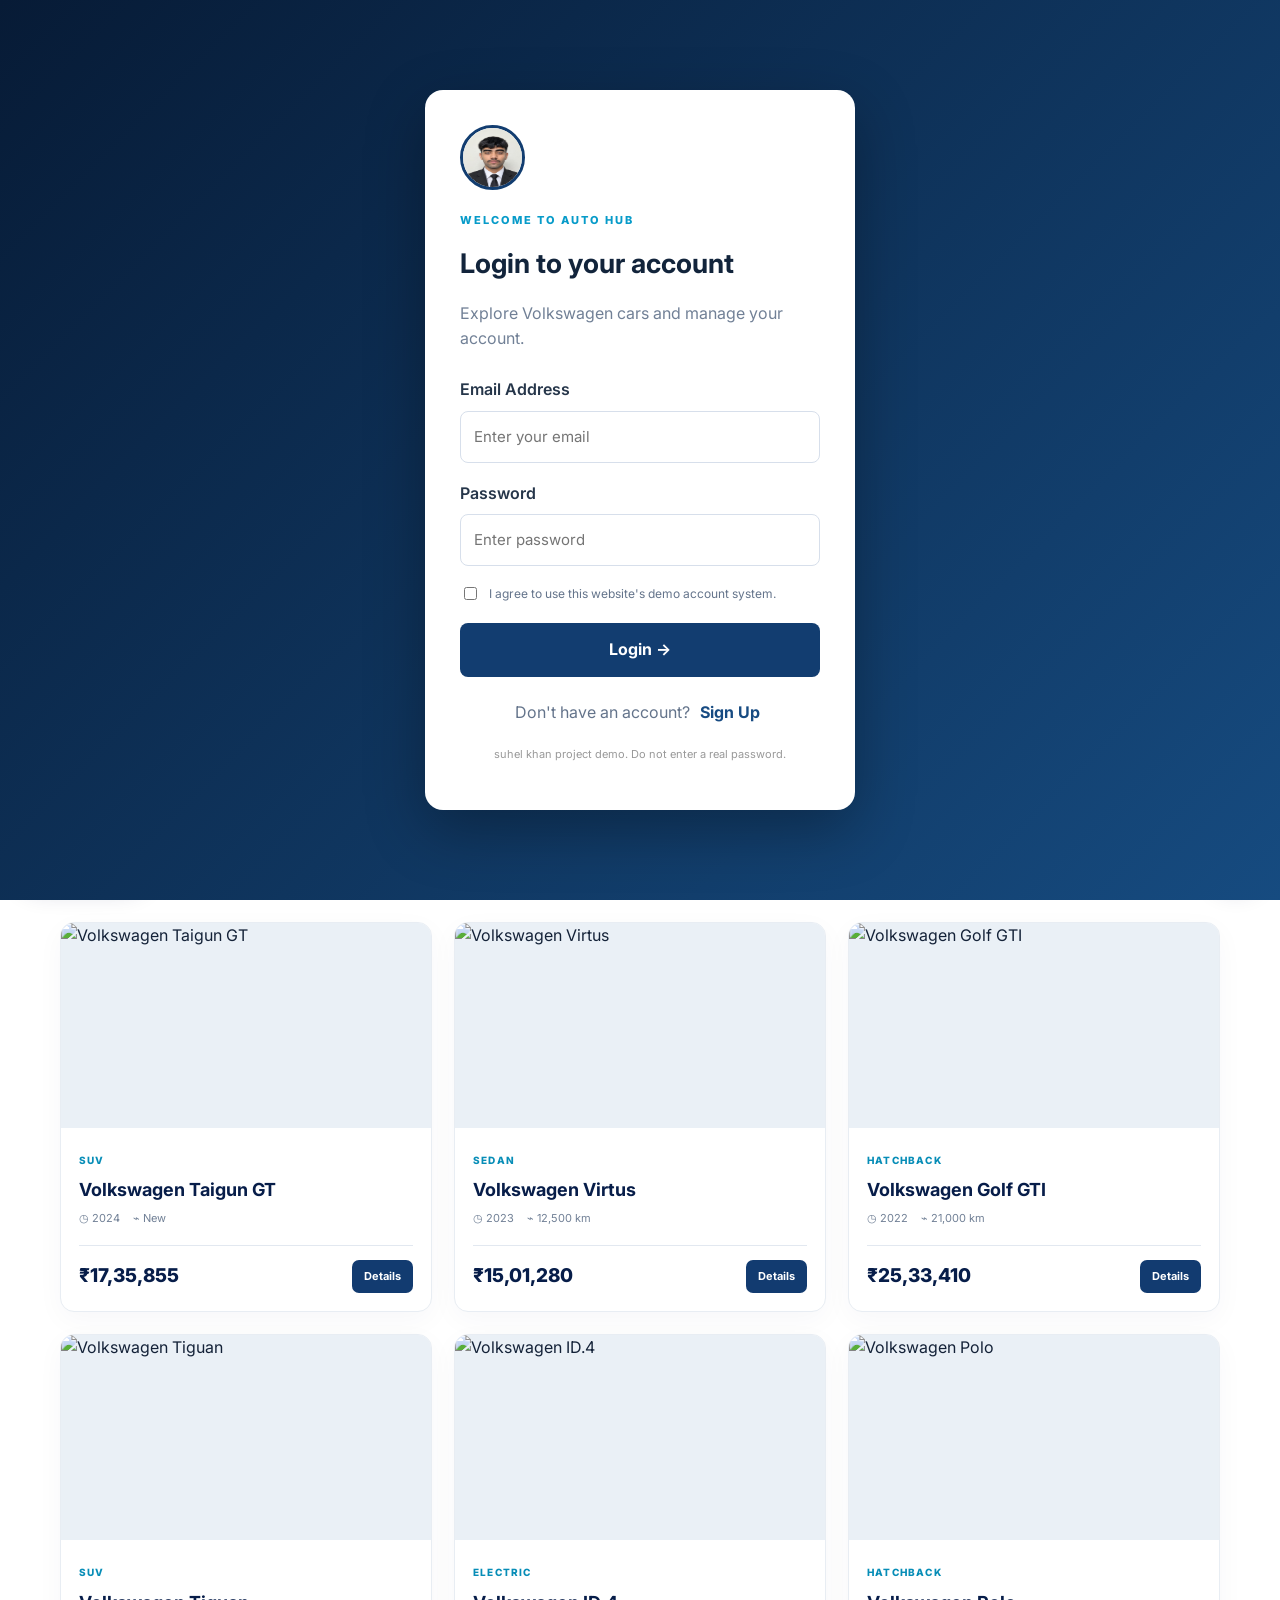
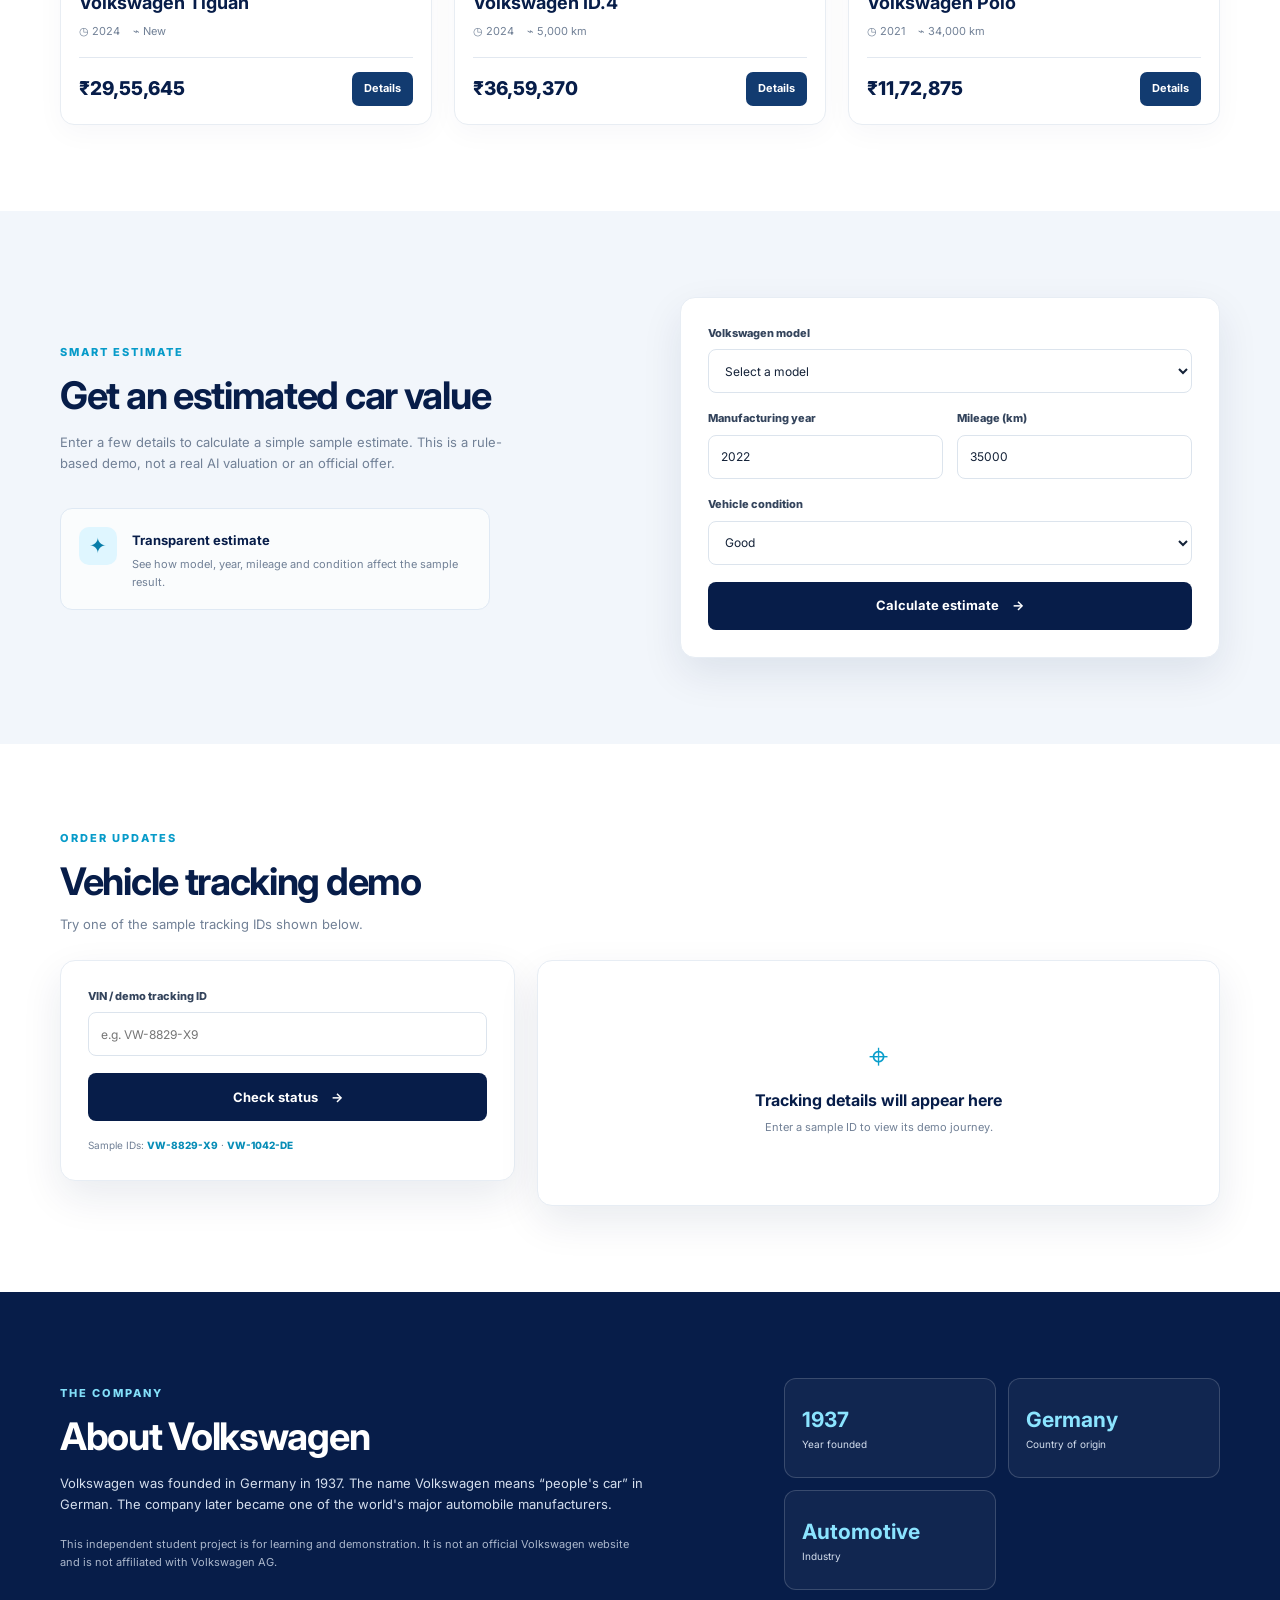
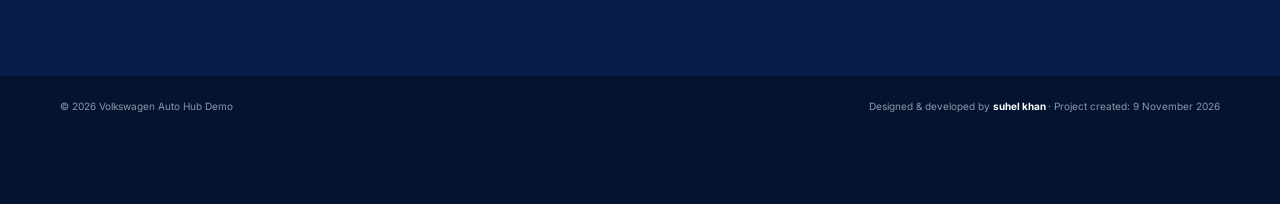
==== commit ab563625: "update" ====
--- a/index.html
+++ b/index.html
@@ -21,7 +21,13 @@
   <!-- LOGIN / SIGNUP PAGE -->
 <section class="auth-screen" id="authScreen">
   <div class="auth-card">
-    <div class="auth-logo">VW</div>
+
+    <div ><img class="auth-logo" src="suhel.jpeg" alt="Developer">
+      </div>
+
+
+
+    <!-- <div class="auth-logo">VW</div> -->
 
     <p class="eyebrow">WELCOME TO AUTO HUB</p>
     <h1 id="authTitle">Login to your account</h1>
@@ -59,7 +65,8 @@
     </p>
 
     <p class="auth-demo-note">
-      Student project demo. Do not enter a real password.
+      suhel khan<style color="&#10084;"></style> project demo. Do not enter a real password.
+
     </p>
   </div>
 </section>
